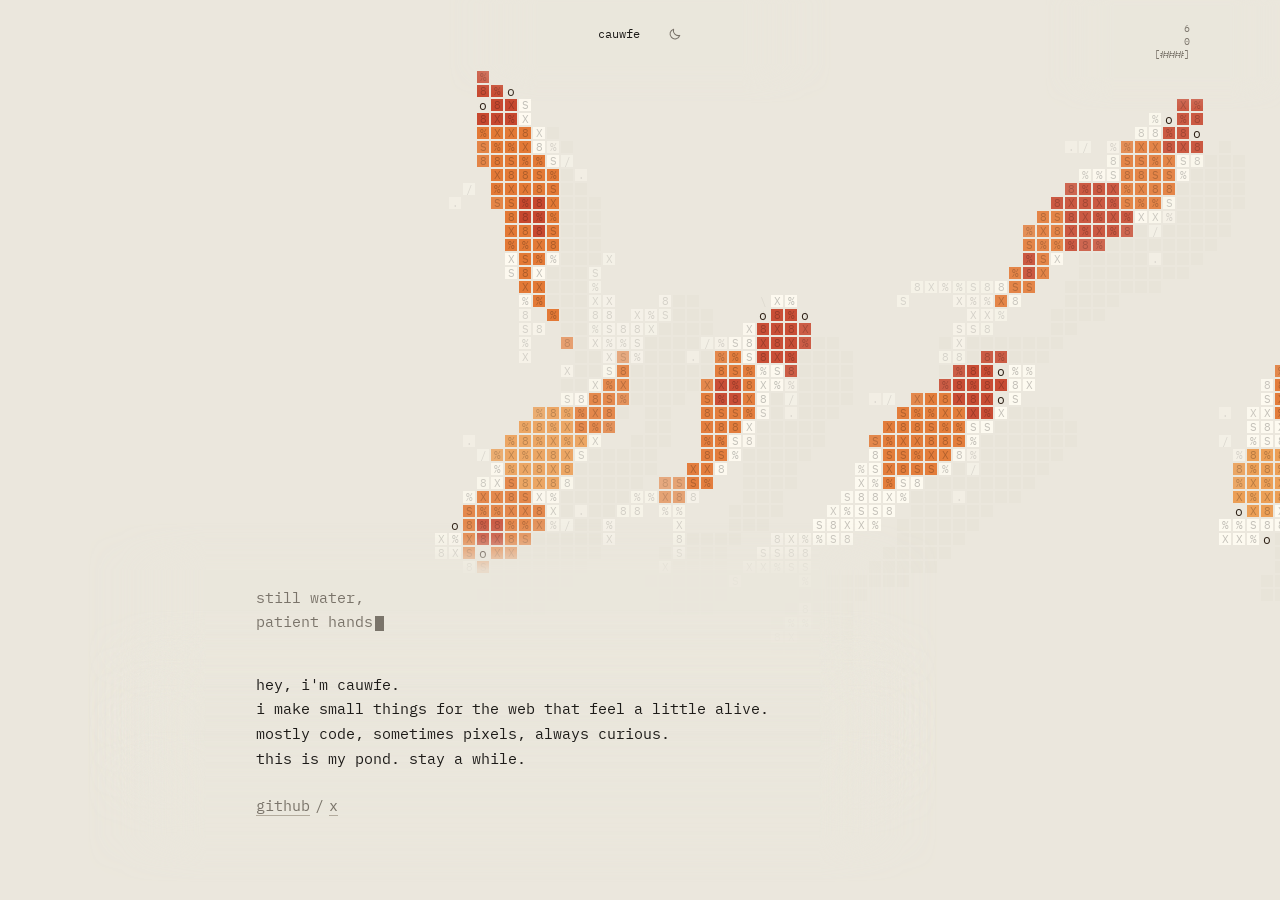
==== index.html @ c36d398f "Update index.html" ====
<!doctype html>
<html lang="en" data-theme="light">
<head>
<meta charset="utf-8">
<meta name="viewport" content="width=device-width, initial-scale=1, viewport-fit=cover">
<title>@cauwfe.com</title>
<meta name="description" content="cauwfe — a quiet pond on the internet">
<meta name="theme-color" content="#ebe7dd">
<link rel="icon" type="image/png" href="[data-uri]">
<link rel="preconnect" href="https://fonts.googleapis.com">
<link rel="preconnect" href="https://fonts.gstatic.com" crossorigin>
<link rel="stylesheet" href="https://fonts.googleapis.com/css2?family=IBM+Plex+Mono:wght@400;500&display=swap">
<style>
  :root {
    --bg: #1a1917;
    --fg: #fffdfa;
    --dim: #9a9896;
    --line: #5a5550;
    color-scheme: dark;
  }
  :root[data-theme="light"] {
    --bg: #ebe7dd;
    --fg: #1d1b18;
    --dim: #7a746a;
    --line: #b3ab9d;
    color-scheme: light;
  }
  * { box-sizing: border-box; }
  html, body { margin: 0; height: 100%; }
  body {
    background: var(--bg);
    color: var(--fg);
    font: 14.5px/1.7 "IBM Plex Mono", ui-monospace, "SF Mono", Menlo, Consolas, "Liberation Mono", monospace;
    overflow: hidden;
    -webkit-font-smoothing: antialiased;
  }
  #pond { position: fixed; inset: 0; width: 100%; height: 100%; display: block; z-index: 0; }

  nav {
    position: fixed; top: 24px; left: 0; right: 0;
    width: fit-content; margin-inline: auto;
    display: flex; justify-content: center; align-items: center; gap: 28px;
    z-index: 2; font-size: 12px; pointer-events: none;
  }
  nav > * { pointer-events: auto; }
  nav .cur { color: var(--fg); }
  button#theme {
    background: none; border: 0; padding: 0; margin: 0; cursor: pointer;
    color: var(--dim); font: inherit; line-height: 1;
  }
  button#theme:hover { color: var(--fg); }
  button#theme svg { width: 14px; height: 14px; display: block; }

  #stats {
    position: fixed; top: 22px; right: max(20px, 7vw);
    z-index: 2; font-size: 10px; line-height: 1.3; color: var(--dim);
    text-align: right; pointer-events: none; font-variant-numeric: tabular-nums;
  }

  main {
    position: fixed; z-index: 1;
    left: max(24px, 20vw);
    bottom: max(36px, 9vh);
    width: fit-content; max-width: min(640px, calc(100vw - 48px));
    pointer-events: none;
  }
  main > * { pointer-events: auto; position: relative; }
  /* a plain background-coloured overlay behind each text element: big panel, short fall-off (normal blending) */
  main > *::before, nav::before, #stats::before {
    --fx: 120px; --fy: 48px;                      /* fall-off distance: sides / top+bottom */
    content: ""; position: absolute; z-index: -1; pointer-events: none;
    background: color-mix(in srgb, var(--bg) 86%, transparent);
    -webkit-mask-image:
      linear-gradient(to right, transparent 0, rgba(0,0,0,.12) calc(var(--fx) * .3), rgba(0,0,0,.5) calc(var(--fx) * .6), #000 var(--fx),
                      #000 calc(100% - var(--fx)), rgba(0,0,0,.5) calc(100% - var(--fx) * .6), rgba(0,0,0,.12) calc(100% - var(--fx) * .3), transparent 100%),
      linear-gradient(to bottom, transparent 0, rgba(0,0,0,.12) calc(var(--fy) * .3), rgba(0,0,0,.5) calc(var(--fy) * .6), #000 var(--fy),
                      #000 calc(100% - var(--fy)), rgba(0,0,0,.5) calc(100% - var(--fy) * .6), rgba(0,0,0,.12) calc(100% - var(--fy) * .3), transparent 100%);
    -webkit-mask-composite: source-in;
            mask-image:
      linear-gradient(to right, transparent 0, rgba(0,0,0,.12) calc(var(--fx) * .3), rgba(0,0,0,.5) calc(var(--fx) * .6), #000 var(--fx),
                      #000 calc(100% - var(--fx)), rgba(0,0,0,.5) calc(100% - var(--fx) * .6), rgba(0,0,0,.12) calc(100% - var(--fx) * .3), transparent 100%),
      linear-gradient(to bottom, transparent 0, rgba(0,0,0,.12) calc(var(--fy) * .3), rgba(0,0,0,.5) calc(var(--fy) * .6), #000 var(--fy),
                      #000 calc(100% - var(--fy)), rgba(0,0,0,.5) calc(100% - var(--fy) * .6), rgba(0,0,0,.12) calc(100% - var(--fy) * .3), transparent 100%);
            mask-composite: intersect;
  }
  main > *::before { inset: -64px -170px; }
  nav::before      { --fx: 90px; --fy: 40px; inset: -60px -150px; }
  #stats::before   { --fx: 70px; --fy: 34px; inset: -50px -110px; }
  blockquote {
    margin: 0 0 2.6em; color: var(--dim);
  }
  p { margin: 0; }
  .links { margin-top: 1.6em; color: var(--dim); }
  a {
    color: inherit; text-decoration: none;
    border-bottom: 1px solid var(--line);
    transition: border-color .2s, color .2s;
  }
  a:hover, a:focus-visible { color: var(--fg); border-color: var(--fg); outline: none; }
  .links a { color: var(--dim); }
  .links a:hover { color: var(--fg); }
  .links .sep { margin: 0 .35em; }
  .caret {
    display: inline-block; width: .6em; height: 1.05em; vertical-align: text-bottom;
    background: var(--dim); margin-left: 2px; animation: blink 1.1s steps(1) infinite;
  }
  @keyframes blink { 50% { opacity: 0; } }
  @media (max-width: 600px) {
    body { font-size: 13px; }
    nav { top: 16px; }
    #stats { top: 16px; right: 20px; }
  }
  @media (prefers-reduced-motion: reduce) { .caret { animation: none; } }
</style>
</head>
<body>

<canvas id="pond" aria-hidden="true"></canvas>

<nav>
  <span class="cur">cauwfe</span>
  <button id="theme" type="button" aria-label="Toggle light/dark theme" title="toggle theme"></button>
</nav>

<div id="stats" aria-hidden="true"><div id="nFish">6</div><div id="nFed">0</div><div id="food"></div></div>

<!-- ============ EDIT YOUR CONTENT BELOW ============ -->
<main>
  <blockquote>still water,<br>patient hands<span class="caret"></span></blockquote>

  <p>hey, i'm cauwfe.</p>
  <p>i make small things for the web that feel a little alive.</p>
  <p>mostly code, sometimes pixels, always curious.</p>
  <p>this is my pond. stay a while.</p>

  <p class="links">
    <a href="https://github.com/cauwfe">github</a><span class="sep">/</span><a href="https://x.com/cauwfe">x</a>
  </p>
</main>
<!-- ================================================= -->


<script>
(() => {
  'use strict';

  /* ---------- theme ---------- */
  const root = document.documentElement;
  const themeBtn = document.getElementById('theme');
  const ICON_SUN = '<svg viewBox="0 0 16 16" fill="none" stroke="currentColor" stroke-width="1.2" stroke-linecap="round"><circle cx="8" cy="8" r="3"/><path d="M8 1.5v1.6M8 12.9v1.6M1.5 8h1.6M12.9 8h1.6M3.4 3.4l1.1 1.1M11.5 11.5l1.1 1.1M3.4 12.6l1.1-1.1M11.5 4.5l1.1-1.1"/></svg>';
  const ICON_MOON = '<svg viewBox="0 0 16 16" fill="none" stroke="currentColor" stroke-width="1.2" stroke-linejoin="round"><path d="M13.5 9.6A5.7 5.7 0 0 1 6.4 2.5a5.7 5.7 0 1 0 7.1 7.1z"/></svg>';
  let theme = 'light';                 // always opens in light mode; the toggle only lasts for the visit
  function applyTheme() {
    root.dataset.theme = theme;
    themeBtn.innerHTML = theme === 'dark' ? ICON_SUN : ICON_MOON;
    const m = document.querySelector('meta[name=theme-color]');
    if (m) m.content = theme === 'dark' ? '#1a1917' : '#ebe7dd';
  }
  themeBtn.addEventListener('click', () => {
    theme = theme === 'dark' ? 'light' : 'dark';
    applyTheme();
  });
  applyTheme();

  /* ---------- palettes (rgb) ---------- */
  const PAL = {
    dark: {
      // sampled from the daoho.dev screenshot, with a clean white instead of its grey
      white: [238, 232, 220], orange: [172, 97, 52], red: [158, 74, 40],
      amber: [184, 118, 64], black: [42, 42, 49],
      shadow: [255, 244, 220, 0.007], ripple: [150, 147, 141], pellet: [184, 118, 64]
    },
    light: {
      white: [255, 252, 242], orange: [226, 112, 40], red: [196, 58, 32],
      amber: [236, 150, 70], black: [52, 52, 60],
      shadow: [90, 70, 40, 0.014], ripple: [90, 84, 74], pellet: [214, 100, 30]
    }
  };

  /* ---------- canvas ---------- */
  const cv = document.getElementById('pond');
  const ctx = cv.getContext('2d');
  const nFishEl = document.getElementById('nFish');
  const nFedEl = document.getElementById('nFed');
  const FONT = '"IBM Plex Mono", ui-monospace, "SF Mono", Menlo, Consolas, "Liberation Mono", monospace';
  let W = 0, H = 0, dpr = 1, CS = 14, cols = 0, rows = 0;

  function resize() {
    dpr = Math.min(window.devicePixelRatio || 1, 2);
    W = window.innerWidth; H = window.innerHeight;
    CS = W < 600 ? 11 : 14;
    cv.width = Math.floor(W * dpr); cv.height = Math.floor(H * dpr);
    ctx.setTransform(dpr, 0, 0, dpr, 0, 0);
    cols = Math.ceil(W / CS); rows = Math.ceil(H / CS);
  }
  window.addEventListener('resize', resize);
  resize();

  /* ---------- helpers ---------- */
  const rnd = (a, b) => a + Math.random() * (b - a);
  const wrap = a => { while (a > Math.PI) a -= 2 * Math.PI; while (a < -Math.PI) a += 2 * Math.PI; return a; };
  const clamp = (v, a, b) => Math.max(a, Math.min(b, v));
  const BODY_CHARS = { white: '8S%X', orange: '8X%S', red: '8X%', amber: '%X8', black: 'X8' };

  /* ---------- koi ---------- */
  function makeSpots() {
    // kohaku-style: a white koi with a few big, soft-edged saddles of orange/red
    const spots = [];
    const style = Math.random();
    const n = style < 0.2 ? 2 : Math.floor(rnd(3, 5));       // a few mostly-white koi, most with several patches
    let u = rnd(0.1, 0.22);
    for (let i = 0; i < n && u < 0.88; i++) {
      const r = Math.random();
      const col = r < 0.6 ? 'orange' : r < 0.85 ? 'red' : 'amber';
      const ru = rnd(0.09, 0.17), v = rnd(-0.35, 0.35), rv = rnd(0.7, 1.15);
      spots.push({ u, v, ru, rv, col });
      // overlapping lobe + a small "heart" of deeper red so patches feel organic
      spots.push({ u: u + rnd(-0.07, 0.07), v: v + rnd(-0.4, 0.4), ru: ru * rnd(0.6, 0.9), rv: rv * rnd(0.5, 0.8), col });
      if (col === 'orange' && Math.random() < 0.4)
        spots.push({ u: u + rnd(-0.03, 0.03), v: v + rnd(-0.2, 0.2), ru: ru * 0.4, rv: rv * 0.4, col: 'red' });
      u += ru * rnd(1.8, 2.8);                                  // march down the back so patches don't all pile up
    }
    // tancho-style red crown on some fish
    if (Math.random() < 0.45) spots.push({ u: 0.04, v: 0, ru: 0.09, rv: 0.9, col: 'red' });
    return spots;
  }

  function makeFish(x, y) {
    const N = Math.floor(rnd(20, 26));            // long, slim body
    const ang = rnd(0, Math.PI * 2);
    const f = {
      N, w: rnd(2.6, 3.2), ang, speed: rnd(2.5, 4), base: rnd(2.4, 3.6),
      phase: rnd(0, 6.28), spots: makeSpots(), pts: [], tx: 0, ty: 0, boost: 0,
      depth: rnd(0.78, 1),                         // deeper koi are a little fainter and slower
      restT: rnd(3, 12), restLen: rnd(2, 3.5), wake: rnd(0.3, 1.5)
    };
    for (let i = 0; i < N; i++) f.pts.push({ x: x - Math.cos(ang) * i * 1.0, y: y - Math.sin(ang) * i * 1.0 });
    pickTarget(f);
    return f;
  }
  function pickTarget(f) {
    f.tx = rnd(-3, cols + 3); f.ty = rnd(-3, rows + 3);
  }

  const fish = [];
  const ripples = [];
  const pellets = [];
  let fed = 0;
  const FISH_COUNT = 6;
  for (let i = 0; i < FISH_COUNT; i++) fish.push(makeFish(rnd(0, cols), rnd(0, rows * 0.7)));
  nFishEl.textContent = FISH_COUNT;

  function addRipple(x, y, max, strength) {
    ripples.push({ x, y, t: 0, dur: max * 0.42 + 1.2, max, s: strength });
  }

  function updateFish(f, dt) {
    const head = f.pts[0];

    // choose a target: nearest pellet if any, else wander
    let chasing = false;
    let best = null, bd = 1e9;
    for (const p of pellets) {
      if (p.age < 0.35) continue;
      const d = Math.hypot(p.x - head.x, p.y - head.y);
      if (d < bd && d < 60) { bd = d; best = p; }
    }
    if (best) { f.tx = best.x; f.ty = best.y; chasing = true; }
    else if (Math.hypot(f.tx - head.x, f.ty - head.y) < 4) pickTarget(f);

    // steer
    // steer around other koi's bodies (only when close, so they can still swim right up to each other)
    let ax = 0, ay = 0;
    for (const o of fish) {
      if (o === f) continue;
      const lim = (f.w + o.w) * 0.9 + 5;
      for (let k = 0; k < o.N; k += 2) {
        const q = o.pts[k], dx = head.x - q.x, dy = head.y - q.y, d = Math.hypot(dx, dy);
        if (d < lim && d > 0.01) { const wg = (lim - d) / lim; ax += dx / d * wg; ay += dy / d * wg; }
      }
    }
    let gx = f.tx - head.x, gy = f.ty - head.y;
    const gl = Math.hypot(gx, gy) || 1; gx /= gl; gy /= gl;
    const want = Math.atan2(gy + ay * 2.5, gx + ax * 2.5);
    const diff = wrap(want - f.ang);
    const maxTurn = (chasing ? 3.2 : 1.5) * dt;
    f.ang += clamp(diff, -maxTurn, maxTurn);

    // keep within the (slightly oversized) pond
    const m = 5;
    if (head.x < -m && Math.cos(f.ang) < 0 || head.x > cols + m && Math.cos(f.ang) > 0 ||
        head.y < -m && Math.sin(f.ang) < 0 || head.y > rows + m && Math.sin(f.ang) > 0) {
      f.tx = cols / 2 + rnd(-cols / 4, cols / 4); f.ty = rows / 2 + rnd(-rows / 4, rows / 4);
    }

    // now and then a koi stops beating its tail and drifts
    f.restT -= dt;
    if (f.restT < -f.restLen) { f.restT = rnd(6, 15); f.restLen = rnd(1.8, 3.6); }
    const resting = !chasing && f.restT < 0;
    const goal = chasing ? f.base * 2.4 : f.base * f.depth * (resting ? 0.28 : 1);
    f.boost = Math.max(0, f.boost - dt);
    f.speed += (goal + (f.boost > 0 ? 3 : 0) - f.speed) * Math.min(1, dt * 2.5);
    // each tail beat gives a little surge forward, then a glide
    const surge = 0.78 + 0.34 * Math.sin(f.phase - 0.8);
    head.x += Math.cos(f.ang) * f.speed * surge * dt;
    head.y += Math.sin(f.ang) * f.speed * surge * dt;
    f.phase += dt * (resting ? 1.6 : 3 + f.speed * 0.9);
    // tiny wake ripples while swimming
    f.wake -= dt;
    if (f.wake <= 0) {
      f.wake = rnd(1, 1.9);
      if (f.speed > 2 && head.x > 0 && head.y > 0 && head.x < cols && head.y < rows) addRipple(head.x, head.y, 3.5, 0.22);
    }

    // follow-the-leader spine
    const seg = 1.0;
    for (let i = 1; i < f.N; i++) {
      const a = f.pts[i - 1], b = f.pts[i];
      const dx = a.x - b.x, dy = a.y - b.y;
      const d = Math.hypot(dx, dy) || 1e-6;
      if (d > seg) { const k = (d - seg) / d; b.x += dx * k; b.y += dy * k; }
    }

    // eat pellets
    for (let i = pellets.length - 1; i >= 0; i--) {
      const p = pellets[i];
      if (p.age > 0.35 && Math.hypot(p.x - head.x, p.y - head.y) < 2.2) {
        pellets.splice(i, 1);
        addRipple(p.x, p.y, 5, 0.9);
        fed++; nFedEl.textContent = fed;
        f.boost = 0.6;
      }
    }
  }

  /* hard separation: no two koi may overlap (they can still touch edge-to-edge) */
  function separate() {
    for (let pass = 0; pass < 2; pass++) {
      for (let a = 0; a < fish.length; a++) {
        for (let b = a + 1; b < fish.length; b++) {
          const A = fish[a], B = fish[b];
          for (let i = 0; i < A.N; i++) {
            const ra = radiusAt(i / (A.N - 1), A.w);
            for (let j = 0; j < B.N; j++) {
              const p = A.pts[i], q = B.pts[j];
              const dx = p.x - q.x, dy = p.y - q.y;
              const min = (ra + radiusAt(j / (B.N - 1), B.w)) * 0.92;
              const d2 = dx * dx + dy * dy;
              if (d2 >= min * min) continue;
              const d = Math.sqrt(d2) || 0.01, push = (min - d) * 0.5;
              const nx = dx / d, ny = dy / d;
              p.x += nx * push; p.y += ny * push; q.x -= nx * push; q.y -= ny * push;
            }
          }
        }
      }
    }
  }

  /* spine with swim wave -> array of {x,y,tx,ty} */
  function spine(f) {
    const out = [];
    const N = f.N;
    for (let i = 0; i < N; i++) {
      const a = f.pts[Math.max(0, i - 1)], b = f.pts[Math.min(N - 1, i + 1)];
      let tx = a.x - b.x, ty = a.y - b.y;
      const L = Math.hypot(tx, ty) || 1; tx /= L; ty /= L;
      const amp = 0.2 + 0.9 * Math.pow(i / (N - 1), 1.3);
      const off = Math.sin(f.phase - i * 0.55) * amp * 0.9;
      out.push({ x: f.pts[i].x - ty * off, y: f.pts[i].y + tx * off, tx, ty });
    }
    return out;
  }

  function radiusAt(u, w) {
    if (u < 0.1) return w * (0.45 + 0.4 * (u / 0.1));                     // rounded snout
    if (u < 0.36) return w * (0.85 + 0.15 * Math.sin((u - 0.1) / 0.26 * Math.PI / 2)); // shoulders, widest point
    if (u < 0.76) return w * (1 - 0.74 * Math.pow((u - 0.36) / 0.4, 1.15)); // taper to the narrow tail base
    return w * 0.26 + w * 0.85 * Math.pow((u - 0.76) / 0.24, 1.1);       // tail fin fans out
  }

  function spotColor(f, u, v) {
    for (let i = f.spots.length - 1; i >= 0; i--) {
      const s = f.spots[i];
      const du = (u - s.u) / s.ru, dv = (v - s.v) / s.rv;
      if (du * du + dv * dv < 1) return s.col;
    }
    return 'white';
  }

  /* rasterise one fish to cells; pass `cells` array + offset (for shadow) */
  function raster(f, sp, ox, oy, out, shadow) {
    const N = sp.length, STEPS = 3, total = (N - 1) * STEPS;
    const found = new Map();
    for (let k = 0; k <= total; k++) {
      const i = Math.min(N - 2, Math.floor(k / STEPS)), t = (k / STEPS) - i;
      const A = sp[i], B = sp[i + 1];
      const x = A.x + (B.x - A.x) * t + ox, y = A.y + (B.y - A.y) * t + oy;
      const px = -(A.ty + (B.ty - A.ty) * t), py = A.tx + (B.tx - A.tx) * t;
      const u = k / total;
      const r = radiusAt(u, f.w);
      const x0 = Math.floor(x - r - 1), x1 = Math.ceil(x + r + 1);
      const y0 = Math.floor(y - r - 1), y1 = Math.ceil(y + r + 1);
      for (let cy = y0; cy <= y1; cy++) {
        if (cy < 0 || cy >= rows) continue;
        for (let cx = x0; cx <= x1; cx++) {
          if (cx < 0 || cx >= cols) continue;
          const dx = cx + 0.5 - x, dy = cy + 0.5 - y;
          const d = Math.hypot(dx, dy) / r;
          if (d > 1) continue;
          const key = cy * cols + cx;
          const prev = found.get(key);
          if (!prev || d < prev.d) {
            found.set(key, { d, u, v: clamp((dx * px + dy * py) / r, -1, 1), cx, cy });
          }
        }
      }
    }
    for (const c of found.values()) {
      const key = c.cy * cols + c.cx;
      if (shadow) { out[key] = { shadow: true }; continue; }
      // forked tail: carve a notch out of the middle of the fin
      if (c.u > 0.9 && Math.abs(c.v) < (c.u - 0.9) * 7) continue;
      const tail = c.u > 0.8;
      const col = tail && c.u > 0.9 ? 'white' : spotColor(f, c.u, c.v);
      const alpha = (tail ? (theme === 'dark' ? 0.62 : 0.65) : 1) * (c.d > 0.82 ? 0.9 : 1) * f.depth;
      const set = BODY_CHARS[col];
      const ch = set[(c.cx * 7 + c.cy * 13 + Math.floor(T * 0.9 + c.cx * 0.37 + c.cy * 0.21)) % set.length]; // scales slowly shimmer
      out[key] = { col, a: alpha, ch, fin: false };
    }

    if (shadow) return;

    // pectoral fins: short swept-back paddles that flutter, drawn as pale translucent cells
    const S = sp[Math.floor(N * 0.24)];
    const flap = Math.sin(f.phase * 1.3) * 0.5;
    for (const side of [-1, 1]) {
      for (let j = 0; j < 3; j++) {
        const off = radiusAt(0.24, f.w) + 0.3 + j * 0.85 + flap * 0.35 * (j + 1) / 3;
        const back = 0.4 + j * 1.1;
        const fx = Math.floor(S.x - S.ty * side * off - S.tx * back);
        const fy = Math.floor(S.y + S.tx * side * off - S.ty * back);
        if (fx < 0 || fy < 0 || fx >= cols || fy >= rows) continue;
        const key = fy * cols + fx;
        if (!out[key]) out[key] = { col: 'white', a: 0.5 - j * 0.08, ch: ['%', '/', '.'][j], fin: false };
      }
    }
    // eyes
    const E = sp[1], er = radiusAt(0.06, f.w) * 0.62;
    for (const side of [-1, 1]) {
      const ex = Math.floor(E.x - E.ty * side * er), ey = Math.floor(E.y + E.tx * side * er);
      if (ex < 0 || ey < 0 || ex >= cols || ey >= rows) continue;
      out[ey * cols + ex] = { eye: true, ch: 'o' };
    }
  }

  /* ---------- input ---------- */
  const MAX_FOOD = 4, REFILL = 5;     // 4 scoops, one comes back every 5s
  let food = MAX_FOOD, refill = 0;
  const foodEl = document.getElementById('food');
  function drawFood() {
    foodEl.textContent = '[' + '#'.repeat(food) + '.'.repeat(MAX_FOOD - food) + ']';
  }
  drawFood();
  function feed(clientX, clientY) {
    const x = clientX / CS, y = clientY / CS;
    if (food <= 0 || pellets.length > 24) { addRipple(x, y, 4, 0.35); return; }   // pond is full / out of food
    food--; drawFood();
    addRipple(x, y, 8, 1);
    const n = 4;
    for (let i = 0; i < n; i++) pellets.push({ x: x + rnd(-2.5, 2.5), y: y + rnd(-2.5, 2.5), age: 0 });
  }
  window.addEventListener('pointerdown', e => {
    if (e.target.closest('a, button')) return;
    feed(e.clientX, e.clientY);
  });

  /* ---------- draw ---------- */
  ctx.textAlign = 'center';
  ctx.textBaseline = 'middle';

  let last = performance.now();
  let rainT = 2;
  let T = 0;                                   // seconds since load (drives scale shimmer)
  const reduce = matchMedia('(prefers-reduced-motion: reduce)').matches;

  function frame(now) {
    const dt = Math.min(0.05, (now - last) / 1000) * (reduce ? 0.5 : 1);
    T += dt;
    last = now;
    const P = PAL[theme];

    // update
    for (const f of fish) updateFish(f, dt);
    separate();
    for (let i = pellets.length - 1; i >= 0; i--) { pellets[i].age += dt; if (pellets[i].age > 25) pellets.splice(i, 1); }
    for (let i = ripples.length - 1; i >= 0; i--) { ripples[i].t += dt; if (ripples[i].t > ripples[i].dur) ripples.splice(i, 1); }
    if (food < MAX_FOOD) { refill += dt; if (refill >= REFILL) { refill = 0; food++; drawFood(); } } else refill = 0;
    rainT -= dt;
    if (rainT <= 0) { rainT = rnd(3, 7); addRipple(rnd(0, cols), rnd(0, rows), rnd(5, 9), 0.5); }

    // rasterise
    const shadowCells = [], bodyCells = [];
    const spines = fish.map(spine);
    fish.forEach((f, i) => raster(f, spines[i], 3, 3.5, shadowCells, true));
    fish.forEach((f, i) => raster(f, spines[i], 0, 0, bodyCells, false));

    // paint
    ctx.clearRect(0, 0, W, H);
    ctx.font = `${Math.round(CS * 0.78)}px ${FONT}`;

    // ripples (under fish)
    for (const r of ripples) {
      const k = r.t / r.dur;
      const R = r.max * (1 - Math.pow(1 - k, 2));
      const a = (1 - k) * 0.5 * r.s;
      const pad = Math.ceil(R + 2);
      const cx0 = Math.floor(r.x) - pad, cy0 = Math.floor(r.y) - pad;
      for (let cy = cy0; cy <= cy0 + pad * 2; cy++) {
        if (cy < 0 || cy >= rows) continue;
        for (let cx = cx0; cx <= cx0 + pad * 2; cx++) {
          if (cx < 0 || cx >= cols) continue;
          const dx = cx + 0.5 - r.x, dy = cy + 0.5 - r.y;
          const d = Math.hypot(dx, dy);
          let ch = null, aa = a;
          if (Math.abs(d - R) < 0.85) {
            const t = ((Math.atan2(dy, dx) + Math.PI / 2) % Math.PI + Math.PI) % Math.PI;
            ch = (t < Math.PI / 8 || t > 7 * Math.PI / 8) ? '-' : t < 3 * Math.PI / 8 ? '\\' : t < 5 * Math.PI / 8 ? '|' : '/';
            // note: tangent angle in y-down coordinates
            if (ch === '\\') ch = '/'; else if (ch === '/') ch = '\\';
          } else if (d < R - 1 && d > R - 3.2 && ((cx * 31 + cy * 17) % 5 === 0)) {
            ch = '.'; aa = a * 0.6;
          }
          if (ch) {
            ctx.fillStyle = `rgba(${P.ripple[0]},${P.ripple[1]},${P.ripple[2]},${aa})`;
            ctx.fillText(ch, cx * CS + CS / 2, cy * CS + CS / 2 + 1);
          }
        }
      }
    }

    // shadows
    ctx.fillStyle = `rgba(${P.shadow[0]},${P.shadow[1]},${P.shadow[2]},${P.shadow[3]})`;
    for (let i = 0; i < shadowCells.length; i++) {
      if (!shadowCells[i] || bodyCells[i]) continue;
      const cx = i % cols, cy = (i / cols) | 0;
      ctx.fillRect(cx * CS + 1, cy * CS + 1, CS - 2, CS - 2);
    }

    // bodies
    for (let i = 0; i < bodyCells.length; i++) {
      const c = bodyCells[i];
      if (!c) continue;
      const cx = i % cols, cy = (i / cols) | 0;
      const x = cx * CS, y = cy * CS;
      if (c.fin) {
        ctx.fillStyle = `rgba(${P.ripple[0]},${P.ripple[1]},${P.ripple[2]},0.45)`;
        ctx.fillText(c.ch, x + CS / 2, y + CS / 2 + 1);
        continue;
      }
      if (c.eye) {                                   // eyes: just the glyph, no box behind it
        ctx.font = `${Math.round(CS * 0.9)}px ${FONT}`;
        ctx.fillStyle = theme === 'dark' ? 'rgba(244,238,226,0.95)' : 'rgba(34,20,10,0.95)';
        ctx.fillText('o', x + CS / 2, y + CS / 2 + 1);
        ctx.font = `${Math.round(CS * 0.78)}px ${FONT}`;
        continue;
      }
      const rgb = P[c.col];
      ctx.fillStyle = `rgba(${rgb[0]},${rgb[1]},${rgb[2]},${c.a})`;
      ctx.fillRect(x + 1, y + 1, CS - 2, CS - 2);
      if (c.col === 'black') ctx.fillStyle = 'rgba(255,255,255,0.18)';
      else ctx.fillStyle = `rgba(0,0,0,${0.26 * c.a})`;
      ctx.fillText(c.ch, x + CS / 2, y + CS / 2 + 1);
    }

    // pellets
    for (const p of pellets) {
      const a = p.age < 14 ? 1 : Math.max(0, 1 - (p.age - 14) / 11);
      ctx.fillStyle = `rgba(${P.pellet[0]},${P.pellet[1]},${P.pellet[2]},${a})`;
      const bob = Math.sin(p.age * 2 + p.x) * 0.15;
      ctx.fillText('o', p.x * CS, (p.y + bob) * CS);
    }

    requestAnimationFrame(frame);
  }
  requestAnimationFrame(t => { last = t; frame(t); });
})();
</script>
</body>
</html>
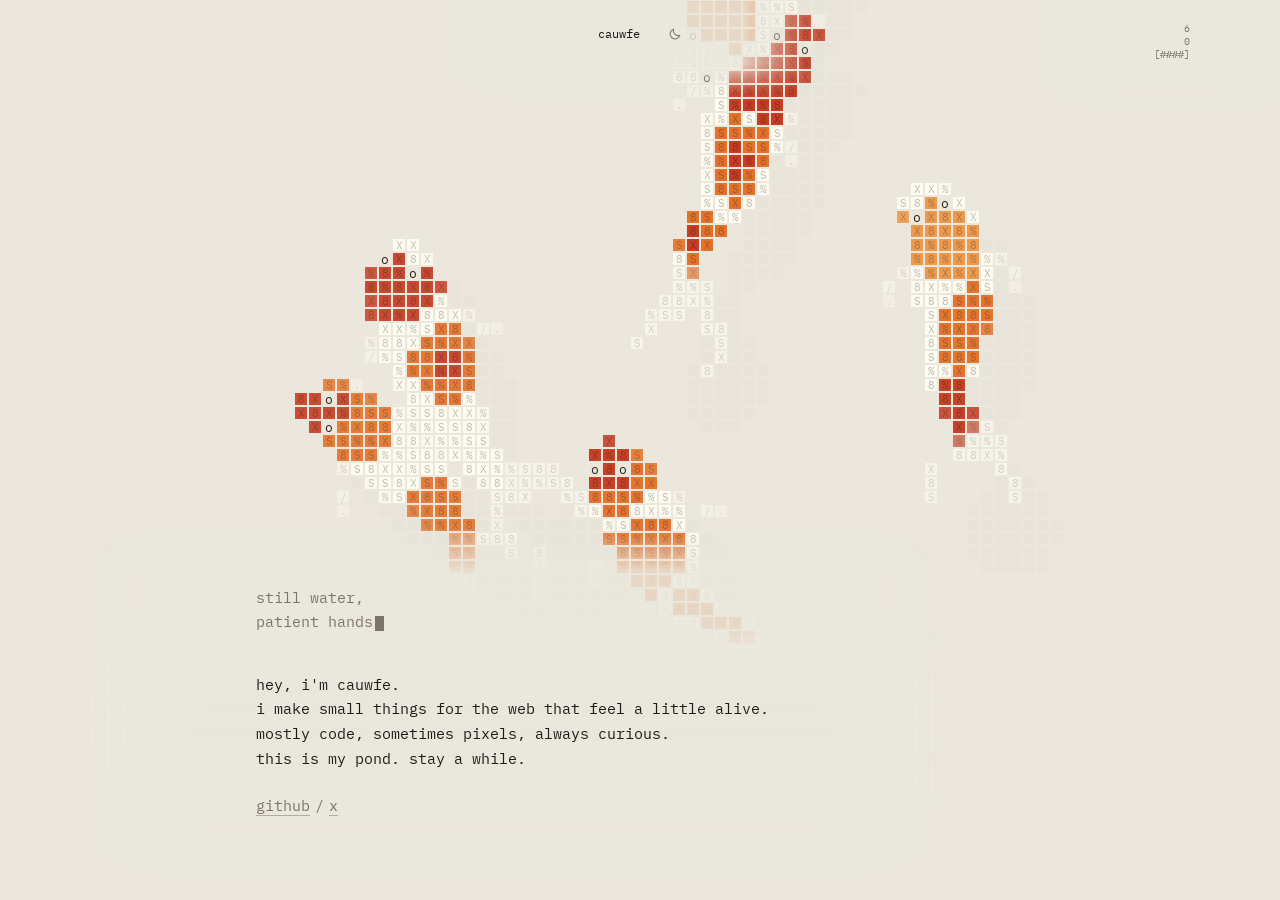
==== commit f8ea021c: "Update index.html" ====
--- a/index.html
+++ b/index.html
@@ -3,7 +3,7 @@
 <head>
 <meta charset="utf-8">
 <meta name="viewport" content="width=device-width, initial-scale=1, viewport-fit=cover">
-<title>@cauwfe.com</title>
+<title>cauwfe</title>
 <meta name="description" content="cauwfe — a quiet pond on the internet">
 <meta name="theme-color" content="#ebe7dd">
 <link rel="icon" type="image/png" href="[data-uri]">
@@ -26,6 +26,7 @@
     color-scheme: light;
   }
   * { box-sizing: border-box; }
+  .switching, .switching *, .switching *::before, .switching *::after { transition: none !important; }
   html, body { margin: 0; height: 100%; }
   body {
     background: var(--bg);
@@ -158,6 +159,9 @@
   }
   themeBtn.addEventListener('click', () => {
     theme = theme === 'dark' ? 'light' : 'dark';
+    // freeze every transition for the switch so the page, text and blur panels all change on the same frame
+    root.classList.add('switching');
+    requestAnimationFrame(() => requestAnimationFrame(() => root.classList.remove('switching')));
     applyTheme();
   });
   applyTheme();
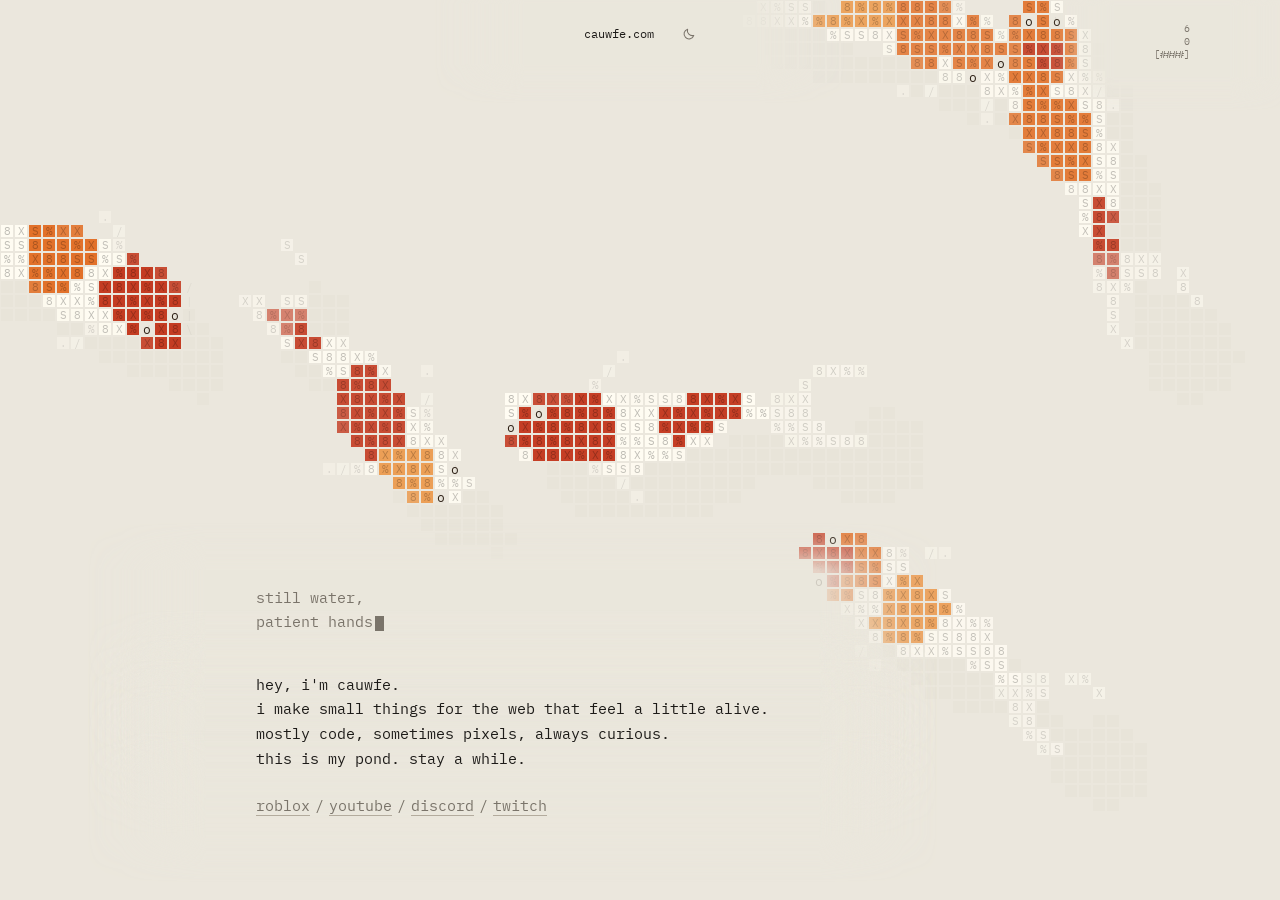
==== commit 0e0041c9: "Add files via upload" ====
--- a/index.html
+++ b/index.html
@@ -3,10 +3,10 @@
 <head>
 <meta charset="utf-8">
 <meta name="viewport" content="width=device-width, initial-scale=1, viewport-fit=cover">
-<title>cauwfe</title>
+<title>cauwfe.com</title>
 <meta name="description" content="cauwfe — a quiet pond on the internet">
 <meta name="theme-color" content="#ebe7dd">
-<link rel="icon" type="image/png" href="[data-uri]">
+<link rel="icon" type="image/png" sizes="128x128" href="[data-uri]">
 <link rel="preconnect" href="https://fonts.googleapis.com">
 <link rel="preconnect" href="https://fonts.gstatic.com" crossorigin>
 <link rel="stylesheet" href="https://fonts.googleapis.com/css2?family=IBM+Plex+Mono:wght@400;500&display=swap">
@@ -119,7 +119,7 @@
 <canvas id="pond" aria-hidden="true"></canvas>
 
 <nav>
-  <span class="cur">cauwfe</span>
+  <span class="cur">cauwfe.com</span>
   <button id="theme" type="button" aria-label="Toggle light/dark theme" title="toggle theme"></button>
 </nav>
 
@@ -135,7 +135,7 @@
   <p>this is my pond. stay a while.</p>
 
   <p class="links">
-    <a href="https://github.com/cauwfe">github</a><span class="sep">/</span><a href="https://x.com/cauwfe">x</a>
+    <a href="https://www.roblox.com/search/users?keyword=cauwfe" target="_blank" rel="noopener noreferrer">roblox</a><span class="sep">/</span><a href="https://www.youtube.com/@cauwfe" target="_blank" rel="noopener noreferrer">youtube</a><span class="sep">/</span><a href="https://discord.com" target="_blank" rel="noopener noreferrer">discord</a><span class="sep">/</span><a href="https://www.twitch.tv/cauwfe" target="_blank" rel="noopener noreferrer">twitch</a>
   </p>
 </main>
 <!-- ================================================= -->
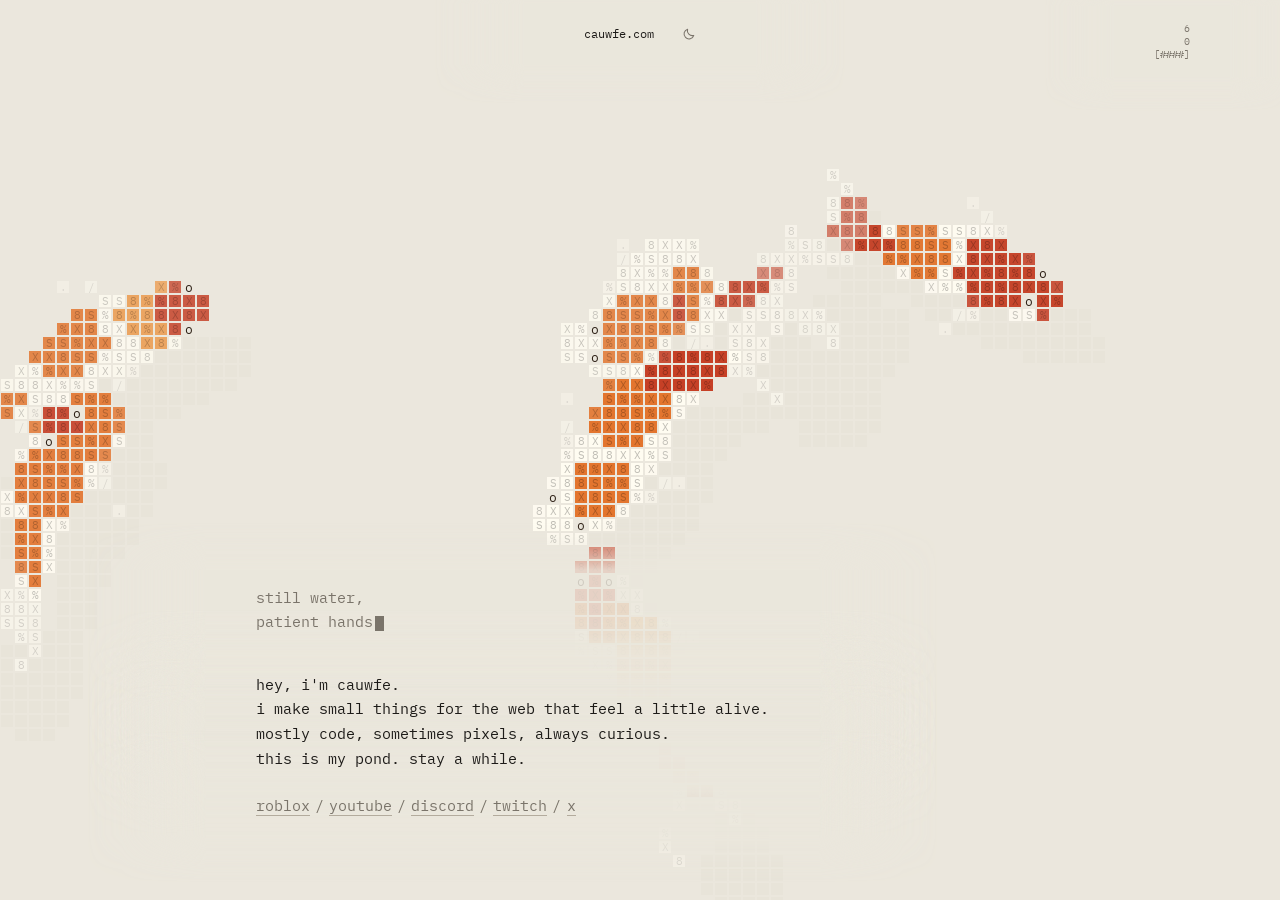
==== commit f0fe73bd: "Update index.html" ====
--- a/index.html
+++ b/index.html
@@ -135,7 +135,7 @@
   <p>this is my pond. stay a while.</p>
 
   <p class="links">
-    <a href="https://www.roblox.com/search/users?keyword=cauwfe" target="_blank" rel="noopener noreferrer">roblox</a><span class="sep">/</span><a href="https://www.youtube.com/@cauwfe" target="_blank" rel="noopener noreferrer">youtube</a><span class="sep">/</span><a href="https://discord.com" target="_blank" rel="noopener noreferrer">discord</a><span class="sep">/</span><a href="https://www.twitch.tv/cauwfe" target="_blank" rel="noopener noreferrer">twitch</a>
+    <a href="https://www.roblox.com/users/859638986/">roblox</a><span class="sep">/</span><a href="https://www.youtube.com/@cauwfe">youtube</a><span class="sep">/</span><a href="https://discord.com/users/cauwfe">discord</a><span class="sep">/</span><a href="https://www.twitch.tv/cauwfe">twitch</a><span class="sep">/</span><a href="https://x.com/cauwfe">x</a>
   </p>
 </main>
 <!-- ================================================= -->
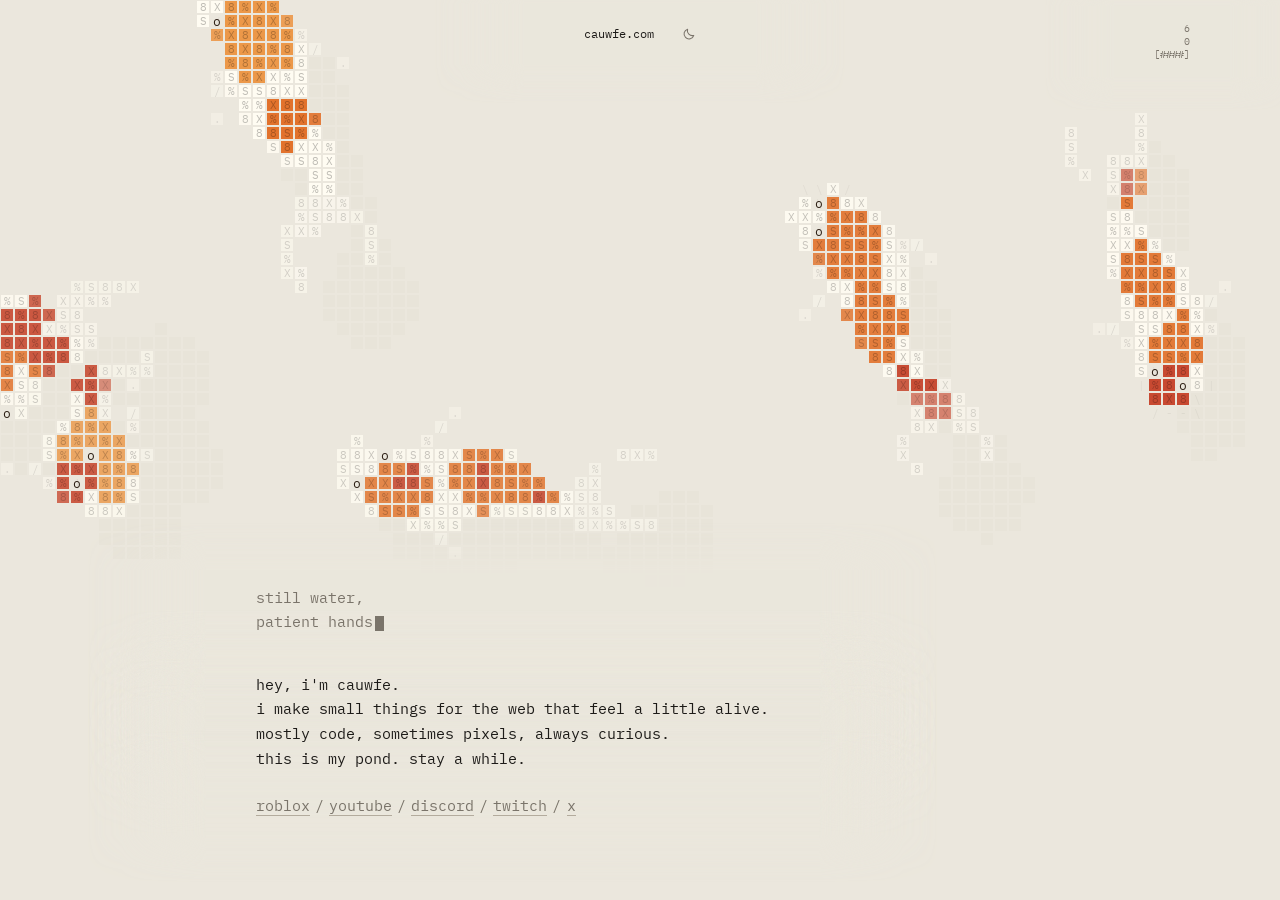
==== commit d857deaa: "Update index.html" ====
--- a/index.html
+++ b/index.html
@@ -482,7 +482,8 @@
   /* ---------- draw ---------- */
   ctx.textAlign = 'center';
   ctx.textBaseline = 'middle';
-
+  ctx.translate(0, 0);
+  
   let last = performance.now();
   let rainT = 2;
   let T = 0;                                   // seconds since load (drives scale shimmer)
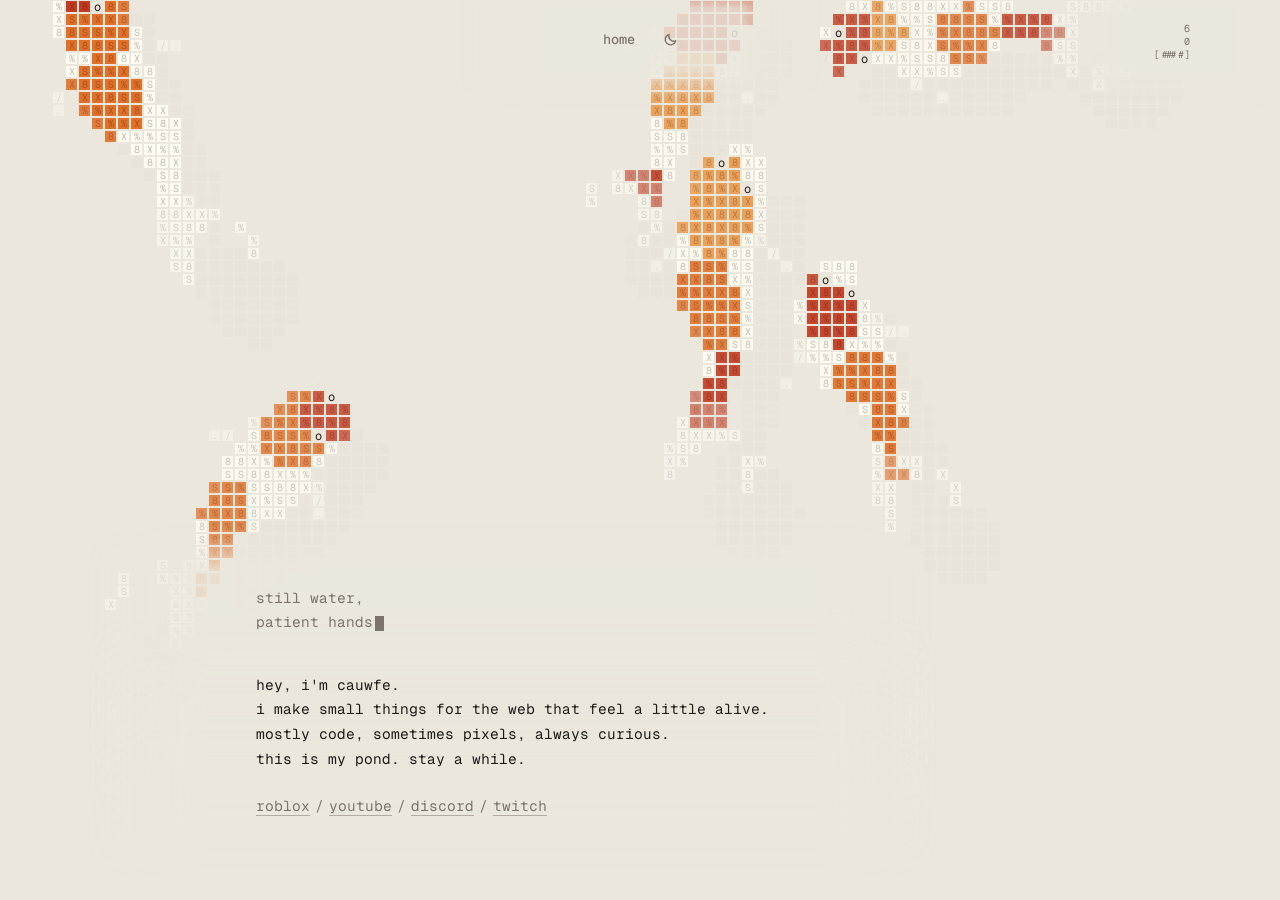
==== commit 0a96852c: "Add files via upload" ====
--- a/index.html
+++ b/index.html
@@ -9,7 +9,7 @@
 <link rel="icon" type="image/png" sizes="128x128" href="[data-uri]">
 <link rel="preconnect" href="https://fonts.googleapis.com">
 <link rel="preconnect" href="https://fonts.gstatic.com" crossorigin>
-<link rel="stylesheet" href="https://fonts.googleapis.com/css2?family=IBM+Plex+Mono:wght@400;500&display=swap">
+<link rel="stylesheet" href="https://fonts.googleapis.com/css2?family=Geist+Mono:wght@400;500&display=swap">
 <style>
   :root {
     --bg: #1a1917;
@@ -31,26 +31,26 @@
   body {
     background: var(--bg);
     color: var(--fg);
-    font: 14.5px/1.7 "IBM Plex Mono", ui-monospace, "SF Mono", Menlo, Consolas, "Liberation Mono", monospace;
+    font: 14.5px/1.7 "Geist Mono", ui-monospace, "SF Mono", Menlo, Consolas, "Liberation Mono", monospace;
     overflow: hidden;
     -webkit-font-smoothing: antialiased;
   }
   #pond { position: fixed; inset: 0; width: 100%; height: 100%; display: block; z-index: 0; }
 
   nav {
-    position: fixed; top: 24px; left: 0; right: 0;
+    position: fixed; top: 28px; left: 0; right: 0;
     width: fit-content; margin-inline: auto;
     display: flex; justify-content: center; align-items: center; gap: 28px;
-    z-index: 2; font-size: 12px; pointer-events: none;
+    z-index: 2; font-size: 13.5px; font-weight: 500; pointer-events: none;
   }
   nav > * { pointer-events: auto; }
-  nav .cur { color: var(--fg); }
+  nav, nav .cur { color: var(--dim); }
   button#theme {
     background: none; border: 0; padding: 0; margin: 0; cursor: pointer;
     color: var(--dim); font: inherit; line-height: 1;
   }
-  button#theme:hover { color: var(--fg); }
-  button#theme svg { width: 14px; height: 14px; display: block; }
+  button#theme:hover { color: var(--dim); }
+  button#theme svg { width: 15px; height: 15px; display: block; }
 
   #stats {
     position: fixed; top: 22px; right: max(20px, 7vw);
@@ -108,7 +108,7 @@
   @keyframes blink { 50% { opacity: 0; } }
   @media (max-width: 600px) {
     body { font-size: 13px; }
-    nav { top: 16px; }
+    nav { top: 20px; }
     #stats { top: 16px; right: 20px; }
   }
   @media (prefers-reduced-motion: reduce) { .caret { animation: none; } }
@@ -119,7 +119,7 @@
 <canvas id="pond" aria-hidden="true"></canvas>
 
 <nav>
-  <span class="cur">cauwfe.com</span>
+  <span class="cur">home</span>
   <button id="theme" type="button" aria-label="Toggle light/dark theme" title="toggle theme"></button>
 </nav>
 
@@ -135,7 +135,7 @@
   <p>this is my pond. stay a while.</p>
 
   <p class="links">
-    <a href="https://www.roblox.com/users/859638986/">roblox</a><span class="sep">/</span><a href="https://www.youtube.com/@cauwfe">youtube</a><span class="sep">/</span><a href="https://discord.com/users/cauwfe">discord</a><span class="sep">/</span><a href="https://www.twitch.tv/cauwfe">twitch</a><span class="sep">/</span><a href="https://x.com/cauwfe">x</a>
+    <a href="https://www.roblox.com/search/users?keyword=cauwfe" target="_blank" rel="noopener noreferrer">roblox</a><span class="sep">/</span><a href="https://www.youtube.com/@cauwfe" target="_blank" rel="noopener noreferrer">youtube</a><span class="sep">/</span><a href="https://discord.com" target="_blank" rel="noopener noreferrer">discord</a><span class="sep">/</span><a href="https://www.twitch.tv/cauwfe" target="_blank" rel="noopener noreferrer">twitch</a>
   </p>
 </main>
 <!-- ================================================= -->
@@ -148,8 +148,8 @@
   /* ---------- theme ---------- */
   const root = document.documentElement;
   const themeBtn = document.getElementById('theme');
-  const ICON_SUN = '<svg viewBox="0 0 16 16" fill="none" stroke="currentColor" stroke-width="1.2" stroke-linecap="round"><circle cx="8" cy="8" r="3"/><path d="M8 1.5v1.6M8 12.9v1.6M1.5 8h1.6M12.9 8h1.6M3.4 3.4l1.1 1.1M11.5 11.5l1.1 1.1M3.4 12.6l1.1-1.1M11.5 4.5l1.1-1.1"/></svg>';
-  const ICON_MOON = '<svg viewBox="0 0 16 16" fill="none" stroke="currentColor" stroke-width="1.2" stroke-linejoin="round"><path d="M13.5 9.6A5.7 5.7 0 0 1 6.4 2.5a5.7 5.7 0 1 0 7.1 7.1z"/></svg>';
+  const ICON_SUN = '<svg viewBox="0 0 16 16" fill="none" stroke="currentColor" stroke-width="1.5" stroke-linecap="round"><circle cx="8" cy="8" r="3"/><path d="M8 1.5v1.6M8 12.9v1.6M1.5 8h1.6M12.9 8h1.6M3.4 3.4l1.1 1.1M11.5 11.5l1.1 1.1M3.4 12.6l1.1-1.1M11.5 4.5l1.1-1.1"/></svg>';
+  const ICON_MOON = '<svg viewBox="0 0 16 16" fill="none" stroke="currentColor" stroke-width="1.5" stroke-linejoin="round"><path d="M13.5 9.6A5.7 5.7 0 0 1 6.4 2.5a5.7 5.7 0 1 0 7.1 7.1z"/></svg>';
   let theme = 'light';                 // always opens in light mode; the toggle only lasts for the visit
   function applyTheme() {
     root.dataset.theme = theme;
@@ -186,13 +186,13 @@
   const ctx = cv.getContext('2d');
   const nFishEl = document.getElementById('nFish');
   const nFedEl = document.getElementById('nFed');
-  const FONT = '"IBM Plex Mono", ui-monospace, "SF Mono", Menlo, Consolas, "Liberation Mono", monospace';
+  const FONT = '"Geist Mono", ui-monospace, "SF Mono", Menlo, Consolas, "Liberation Mono", monospace';
   let W = 0, H = 0, dpr = 1, CS = 14, cols = 0, rows = 0;
 
   function resize() {
     dpr = Math.min(window.devicePixelRatio || 1, 2);
     W = window.innerWidth; H = window.innerHeight;
-    CS = W < 600 ? 11 : 14;
+    CS = W < 600 ? 10 : 13;
     cv.width = Math.floor(W * dpr); cv.height = Math.floor(H * dpr);
     ctx.setTransform(dpr, 0, 0, dpr, 0, 0);
     cols = Math.ceil(W / CS); rows = Math.ceil(H / CS);
@@ -482,8 +482,7 @@
   /* ---------- draw ---------- */
   ctx.textAlign = 'center';
   ctx.textBaseline = 'middle';
-  ctx.translate(0, 0);
-  
+
   let last = performance.now();
   let rainT = 2;
   let T = 0;                                   // seconds since load (drives scale shimmer)
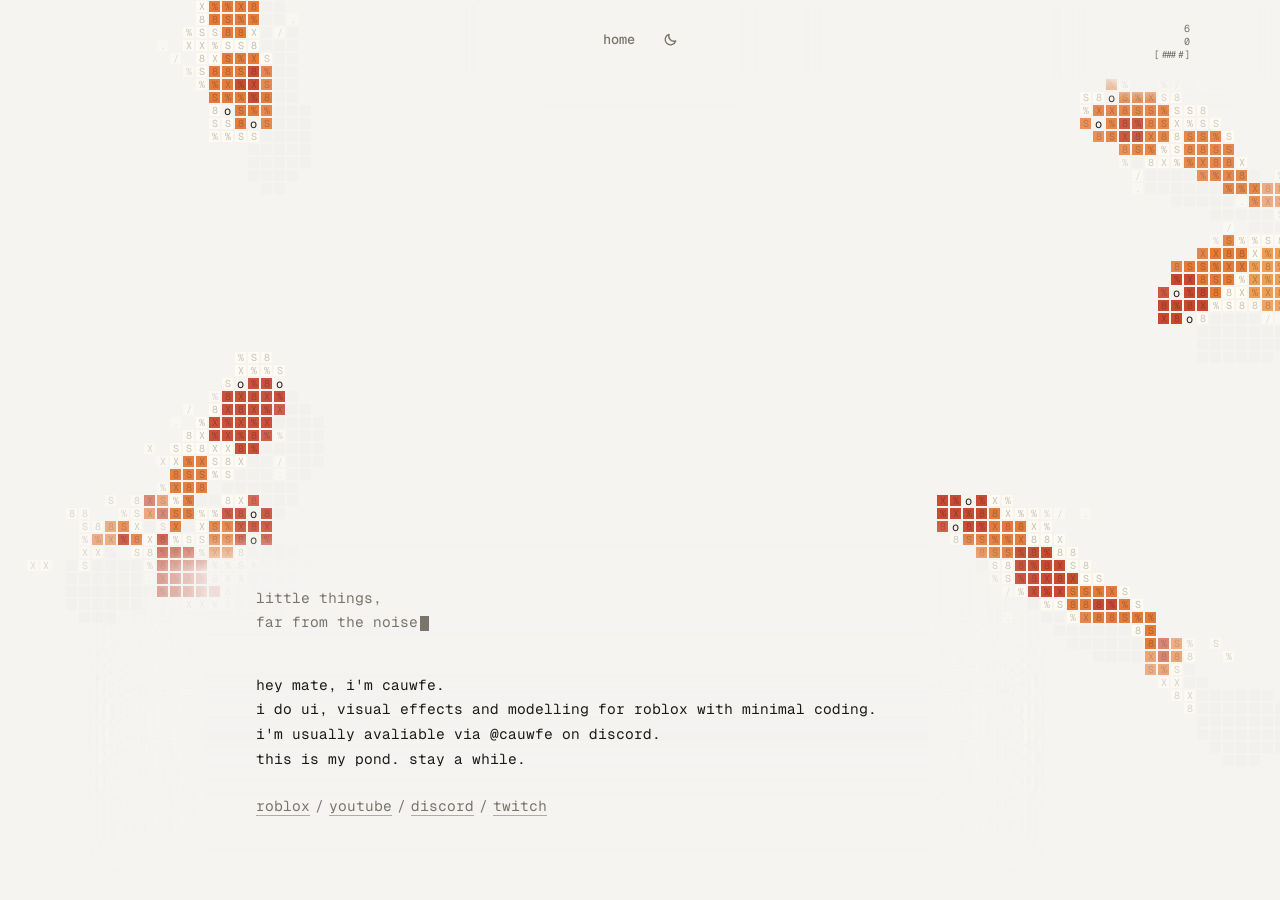
==== commit 68c6b136: "Update index.html" ====
--- a/index.html
+++ b/index.html
@@ -19,7 +19,7 @@
     color-scheme: dark;
   }
   :root[data-theme="light"] {
-    --bg: #ebe7dd;
+    --bg: #f5f4f1;
     --fg: #1d1b18;
     --dim: #7a746a;
     --line: #b3ab9d;
@@ -127,11 +127,11 @@
 
 <!-- ============ EDIT YOUR CONTENT BELOW ============ -->
 <main>
-  <blockquote>still water,<br>patient hands<span class="caret"></span></blockquote>
-
-  <p>hey, i'm cauwfe.</p>
-  <p>i make small things for the web that feel a little alive.</p>
-  <p>mostly code, sometimes pixels, always curious.</p>
+  <blockquote>little things,<br>far from the noise<span class="caret"></span></blockquote>
+
+  <p>hey mate, i'm cauwfe.</p>
+  <p>i do ui, visual effects and modelling for roblox with minimal coding.</p>
+  <p>i'm usually avaliable via @cauwfe on discord.</p>
   <p>this is my pond. stay a while.</p>
 
   <p class="links">
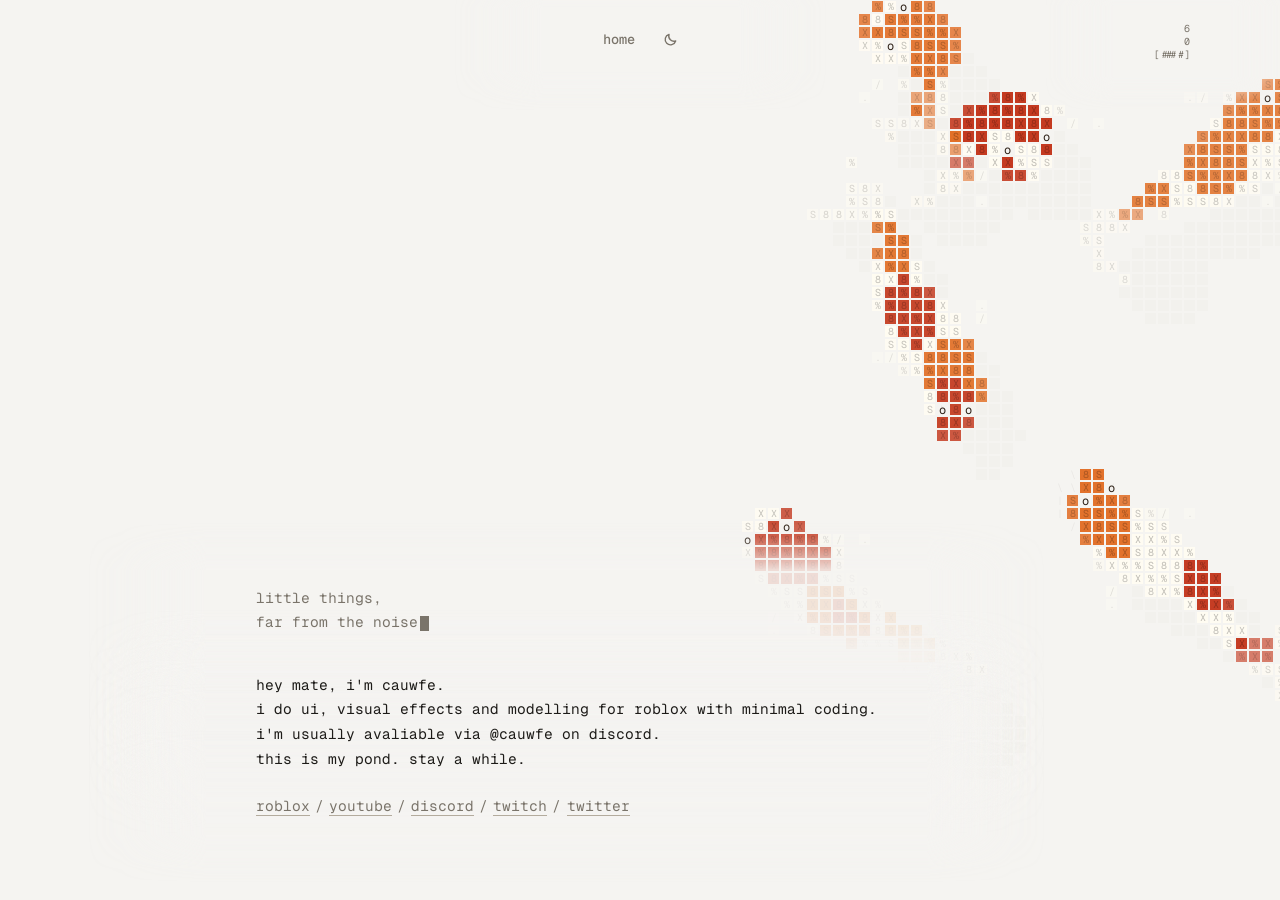
==== commit 8b00c78a: "Update index.html" ====
--- a/index.html
+++ b/index.html
@@ -135,7 +135,7 @@
   <p>this is my pond. stay a while.</p>
 
   <p class="links">
-    <a href="https://www.roblox.com/search/users?keyword=cauwfe" target="_blank" rel="noopener noreferrer">roblox</a><span class="sep">/</span><a href="https://www.youtube.com/@cauwfe" target="_blank" rel="noopener noreferrer">youtube</a><span class="sep">/</span><a href="https://discord.com" target="_blank" rel="noopener noreferrer">discord</a><span class="sep">/</span><a href="https://www.twitch.tv/cauwfe" target="_blank" rel="noopener noreferrer">twitch</a>
+    <a href="https://www.roblox.com/search/users?keyword=cauwfe" target="_blank" rel="noopener noreferrer">roblox</a><span class="sep">/</span><a href="https://www.youtube.com/@cauwfe" target="_blank" rel="noopener noreferrer">youtube</a><span class="sep">/</span><a href="https://discord.com" target="_blank" rel="noopener noreferrer">discord</a><span class="sep">/</span><a href="https://www.twitch.tv/cauwfe" target="_blank" rel="noopener noreferrer">twitch</a><span class="sep">/</span><a href="https://x.com/cauwfe" target="_blank" rel="noopener noreferrer">twitter</a>
   </p>
 </main>
 <!-- ================================================= -->
